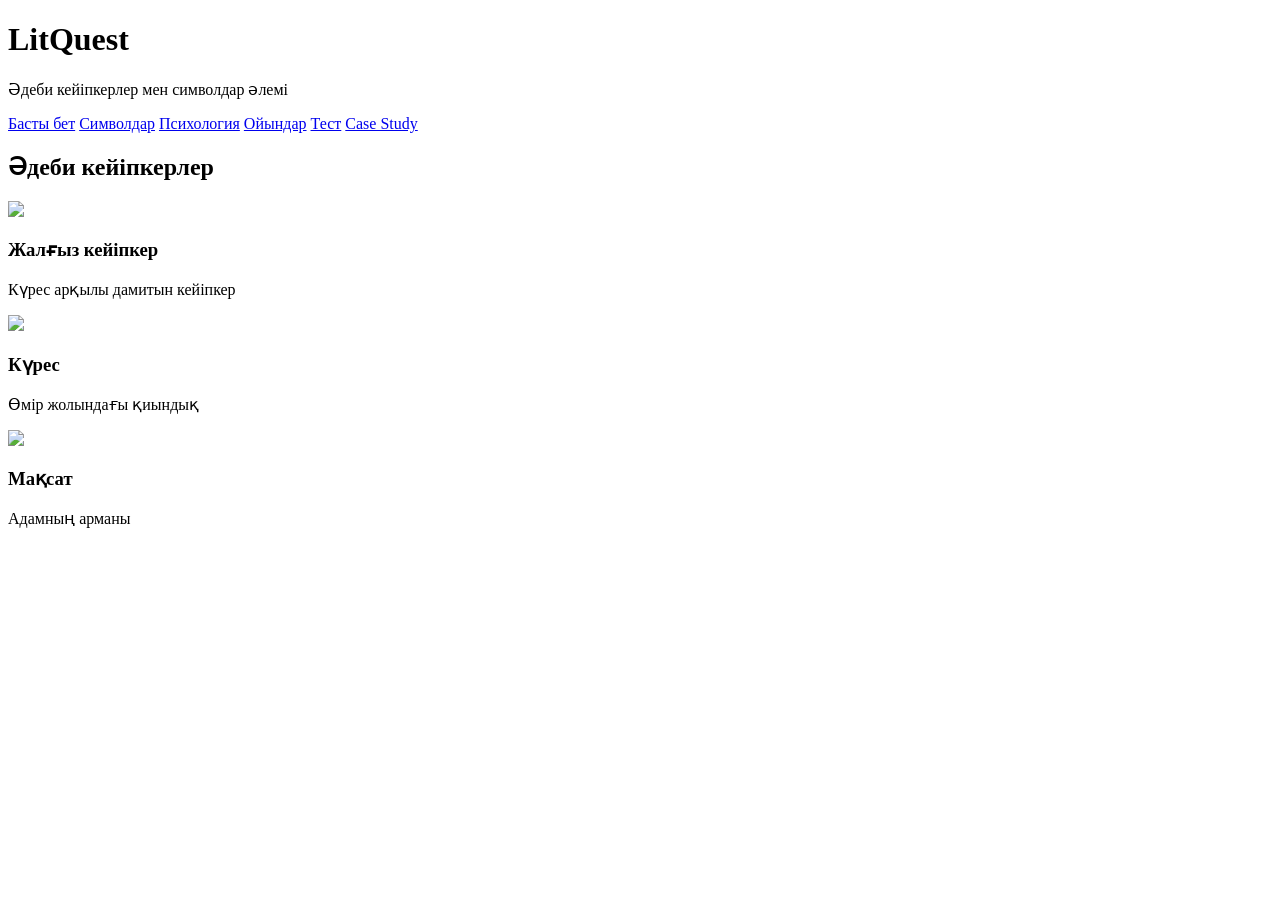
==== index.html @ 283f0e18 "Create index.html" ====
<!DOCTYPE html>
<html lang="kk">
<head>
<meta charset="UTF-8">
<title>LitQuest</title>
<link rel="stylesheet" href="css/style.css">
</head>

<body>

<header>
<h1>LitQuest</h1>
<p>Әдеби кейіпкерлер мен символдар әлемі</p>
</header>

<nav>
<a href="index.html">Басты бет</a>
<a href="symbols.html">Символдар</a>
<a href="psychology.html">Психология</a>
<a href="games.html">Ойындар</a>
<a href="quiz.html">Тест</a>
<a href="case.html">Case Study</a>
</nav>

<div class="container">

<h2>Әдеби кейіпкерлер</h2>

<div class="row">

<div class="card">
<img src="https://images.unsplash.com/photo-1520975916090-3105956dac38">
<div class="card-content">
<h3>Жалғыз кейіпкер</h3>
<p>Күрес арқылы дамитын кейіпкер</p>
</div>
</div>

<div class="card">
<img src="https://images.unsplash.com/photo-1507525428034-b723cf961d3e">
<div class="card-content">
<h3>Күрес</h3>
<p>Өмір жолындағы қиындық</p>
</div>
</div>

<div class="card">
<img src="https://images.unsplash.com/photo-1519681393784-d120267933ba">
<div class="card-content">
<h3>Мақсат</h3>
<p>Адамның арманы</p>
</div>
</div>

</div>

</div>

</body>
</html>
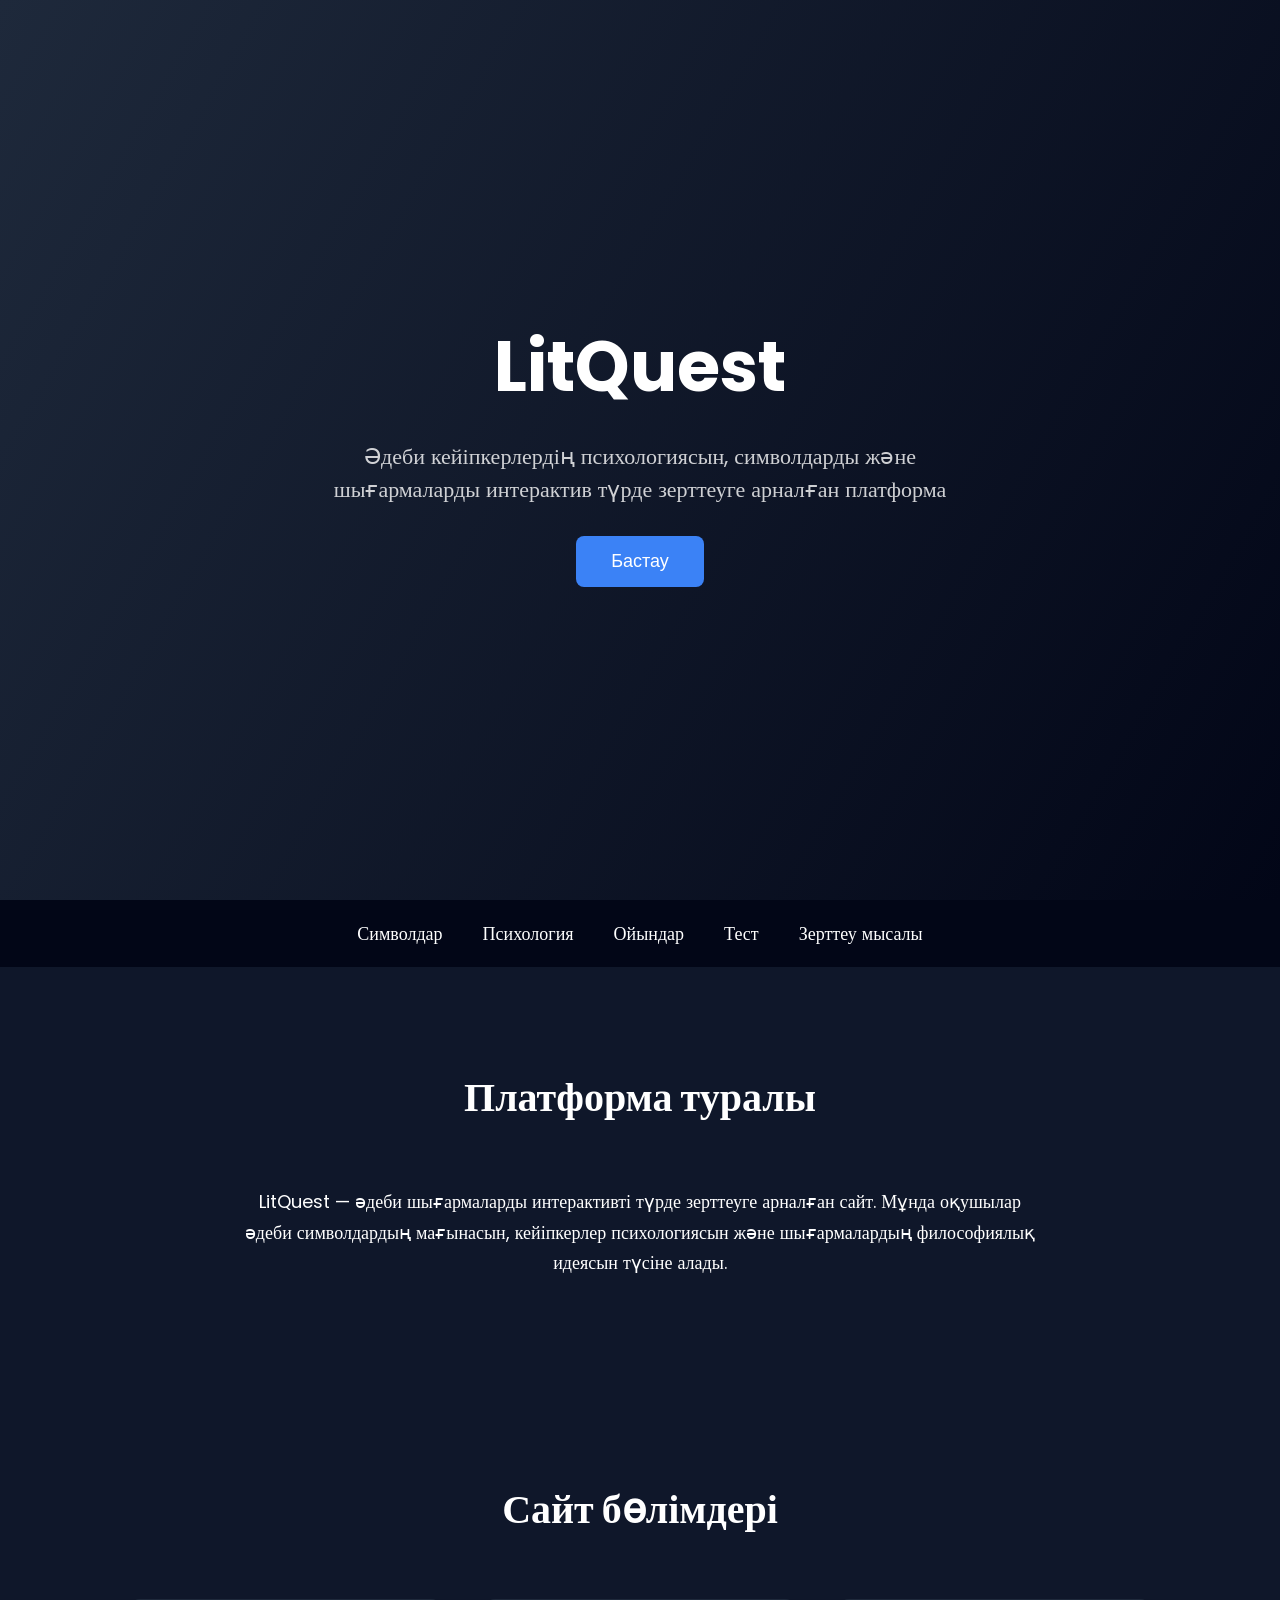
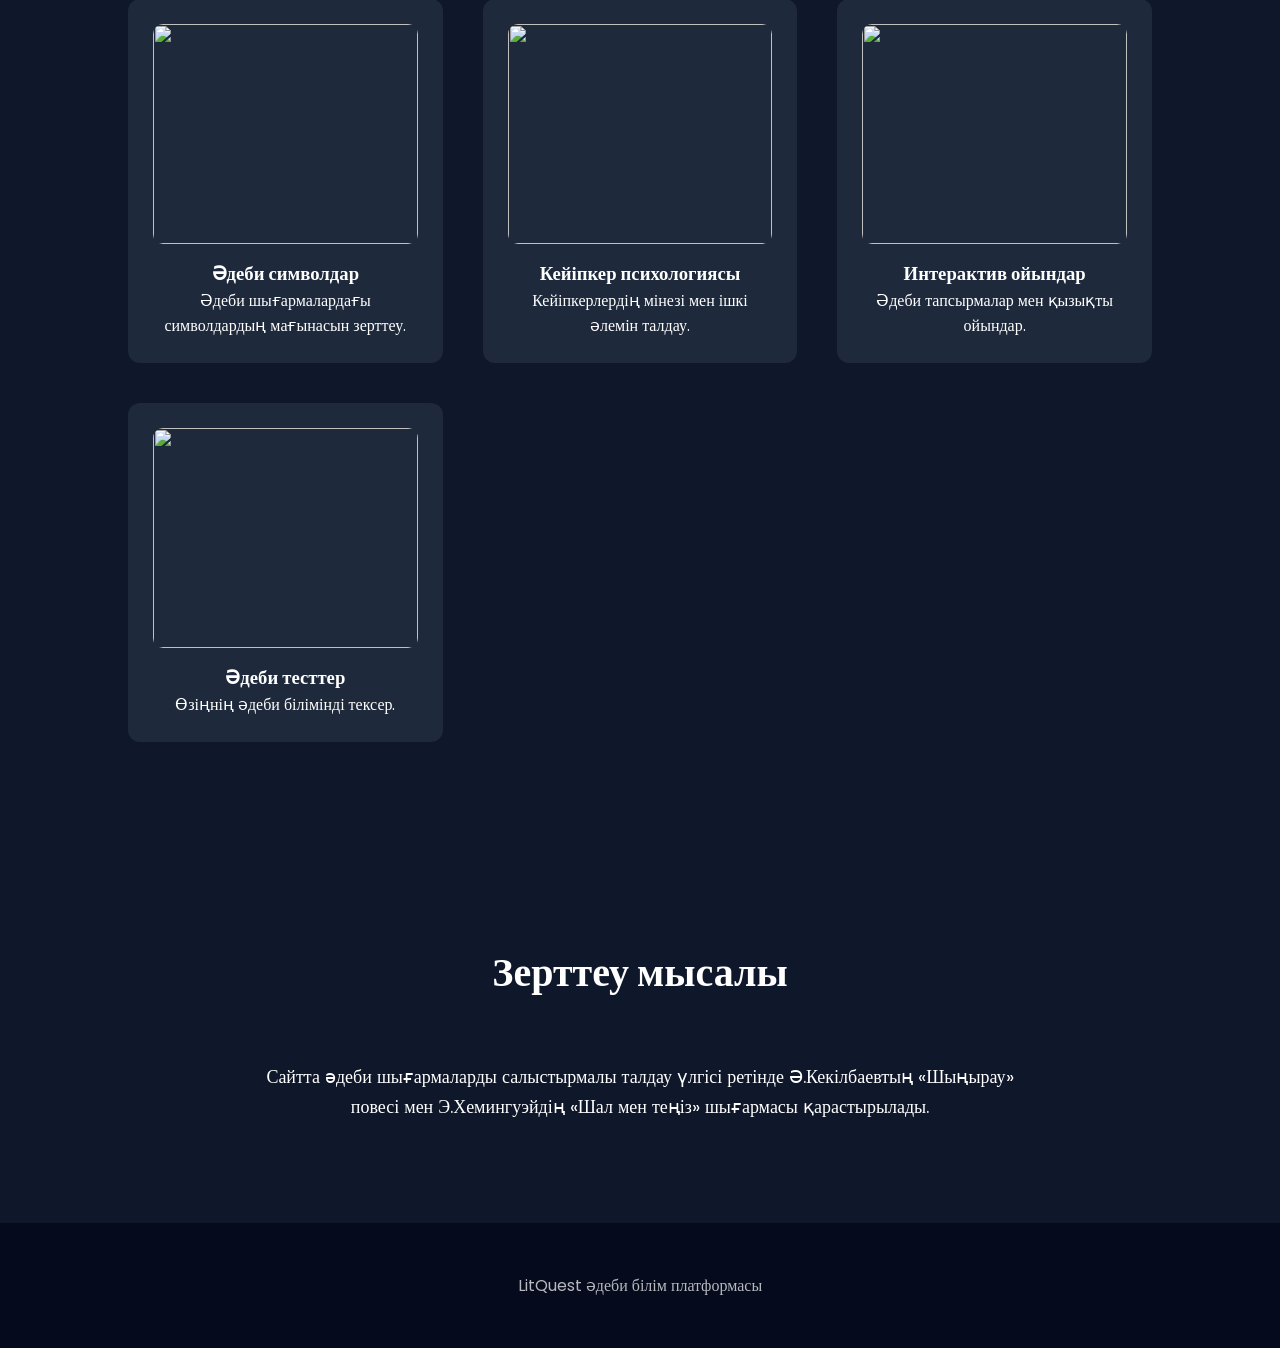
==== commit 574a5a2c: "Update index.html" ====
--- a/index.html
+++ b/index.html
@@ -1,60 +1,262 @@
 <!DOCTYPE html>
 <html lang="kk">
+
 <head>
+
 <meta charset="UTF-8">
-<title>LitQuest</title>
-<link rel="stylesheet" href="css/style.css">
+<title>LitQuest — әдеби платформа</title>
+
+<link href="https://fonts.googleapis.com/css2?family=Poppins:wght@300;500;700&display=swap" rel="stylesheet">
+
+<style>
+
+*{
+margin:0;
+padding:0;
+box-sizing:border-box;
+}
+
+body{
+font-family:Poppins;
+background:#0f172a;
+color:white;
+}
+
+header{
+height:100vh;
+display:flex;
+flex-direction:column;
+justify-content:center;
+align-items:center;
+text-align:center;
+background:linear-gradient(120deg,#1e293b,#020617);
+}
+
+header h1{
+font-size:70px;
+margin-bottom:20px;
+}
+
+header p{
+font-size:22px;
+max-width:700px;
+opacity:0.8;
+}
+
+.hero-btn{
+margin-top:30px;
+padding:15px 35px;
+border:none;
+border-radius:8px;
+background:#3b82f6;
+color:white;
+font-size:18px;
+cursor:pointer;
+transition:0.3s;
+}
+
+.hero-btn:hover{
+transform:scale(1.05);
+background:#2563eb;
+}
+
+nav{
+display:flex;
+justify-content:center;
+gap:40px;
+padding:20px;
+background:#020617;
+position:sticky;
+top:0;
+}
+
+nav a{
+text-decoration:none;
+color:white;
+font-size:18px;
+}
+
+section{
+padding:100px 10%;
+}
+
+h2{
+text-align:center;
+margin-bottom:60px;
+font-size:40px;
+}
+
+.cards{
+display:grid;
+grid-template-columns:repeat(auto-fit,minmax(280px,1fr));
+gap:40px;
+}
+
+.card{
+background:#1e293b;
+border-radius:12px;
+padding:25px;
+text-align:center;
+transition:0.3s;
+}
+
+.card:hover{
+transform:translateY(-10px);
+}
+
+.card img{
+width:100%;
+height:220px;
+object-fit:cover;
+border-radius:10px;
+margin-bottom:15px;
+}
+
+footer{
+text-align:center;
+padding:50px;
+background:#020617;
+opacity:0.7;
+}
+
+</style>
+
 </head>
 
 <body>
 
 <header>
+
 <h1>LitQuest</h1>
-<p>Әдеби кейіпкерлер мен символдар әлемі</p>
+
+<p>
+Әдеби кейіпкерлердің психологиясын, символдарды
+және шығармаларды интерактив түрде зерттеуге арналған платформа
+</p>
+
+<button class="hero-btn" onclick="scrollToSection()">Бастау</button>
+
 </header>
 
 <nav>
-<a href="index.html">Басты бет</a>
+
 <a href="symbols.html">Символдар</a>
 <a href="psychology.html">Психология</a>
 <a href="games.html">Ойындар</a>
 <a href="quiz.html">Тест</a>
-<a href="case.html">Case Study</a>
+<a href="case.html">Зерттеу мысалы</a>
+
 </nav>
 
-<div class="container">
-
-<h2>Әдеби кейіпкерлер</h2>
-
-<div class="row">
-
-<div class="card">
+
+<section id="about">
+
+<h2>Платформа туралы</h2>
+
+<p style="max-width:800px;margin:auto;text-align:center;font-size:18px;line-height:1.7;">
+LitQuest — әдеби шығармаларды интерактивті түрде зерттеуге
+арналған сайт. Мұнда оқушылар әдеби символдардың мағынасын,
+кейіпкерлер психологиясын және шығармалардың философиялық
+идеясын түсіне алады.
+</p>
+
+</section>
+
+
+<section>
+
+<h2>Сайт бөлімдері</h2>
+
+<div class="cards">
+
+<div class="card">
+
+<img src="https://images.unsplash.com/photo-1507842217343-583bb7270b66">
+
+<h3>Әдеби символдар</h3>
+
+<p>
+Әдеби шығармалардағы символдардың мағынасын зерттеу.
+</p>
+
+</div>
+
+
+<div class="card">
+
 <img src="https://images.unsplash.com/photo-1520975916090-3105956dac38">
-<div class="card-content">
-<h3>Жалғыз кейіпкер</h3>
-<p>Күрес арқылы дамитын кейіпкер</p>
-</div>
-</div>
-
-<div class="card">
-<img src="https://images.unsplash.com/photo-1507525428034-b723cf961d3e">
-<div class="card-content">
-<h3>Күрес</h3>
-<p>Өмір жолындағы қиындық</p>
-</div>
-</div>
-
-<div class="card">
+
+<h3>Кейіпкер психологиясы</h3>
+
+<p>
+Кейіпкерлердің мінезі мен ішкі әлемін талдау.
+</p>
+
+</div>
+
+
+<div class="card">
+
 <img src="https://images.unsplash.com/photo-1519681393784-d120267933ba">
-<div class="card-content">
-<h3>Мақсат</h3>
-<p>Адамның арманы</p>
-</div>
-</div>
-
-</div>
-
-</div>
+
+<h3>Интерактив ойындар</h3>
+
+<p>
+Әдеби тапсырмалар мен қызықты ойындар.
+</p>
+
+</div>
+
+
+<div class="card">
+
+<img src="https://images.unsplash.com/photo-1524995997946-a1c2e315a42f">
+
+<h3>Әдеби тесттер</h3>
+
+<p>
+Өзіңнің әдеби білімінді тексер.
+</p>
+
+</div>
+
+</div>
+
+</section>
+
+
+<section>
+
+<h2>Зерттеу мысалы</h2>
+
+<p style="max-width:800px;margin:auto;text-align:center;font-size:18px;line-height:1.7;">
+Сайтта әдеби шығармаларды салыстырмалы талдау үлгісі ретінде
+Ә.Кекілбаевтың «Шыңырау» повесі мен
+Э.Хемингуэйдің «Шал мен теңіз» шығармасы
+қарастырылады.
+</p>
+
+</section>
+
+
+<footer>
+
+LitQuest әдеби білім платформасы
+
+</footer>
+
+
+<script>
+
+function scrollToSection(){
+
+document.getElementById("about").scrollIntoView({
+behavior:"smooth"
+});
+
+}
+
+</script>
 
 </body>
 </html>
